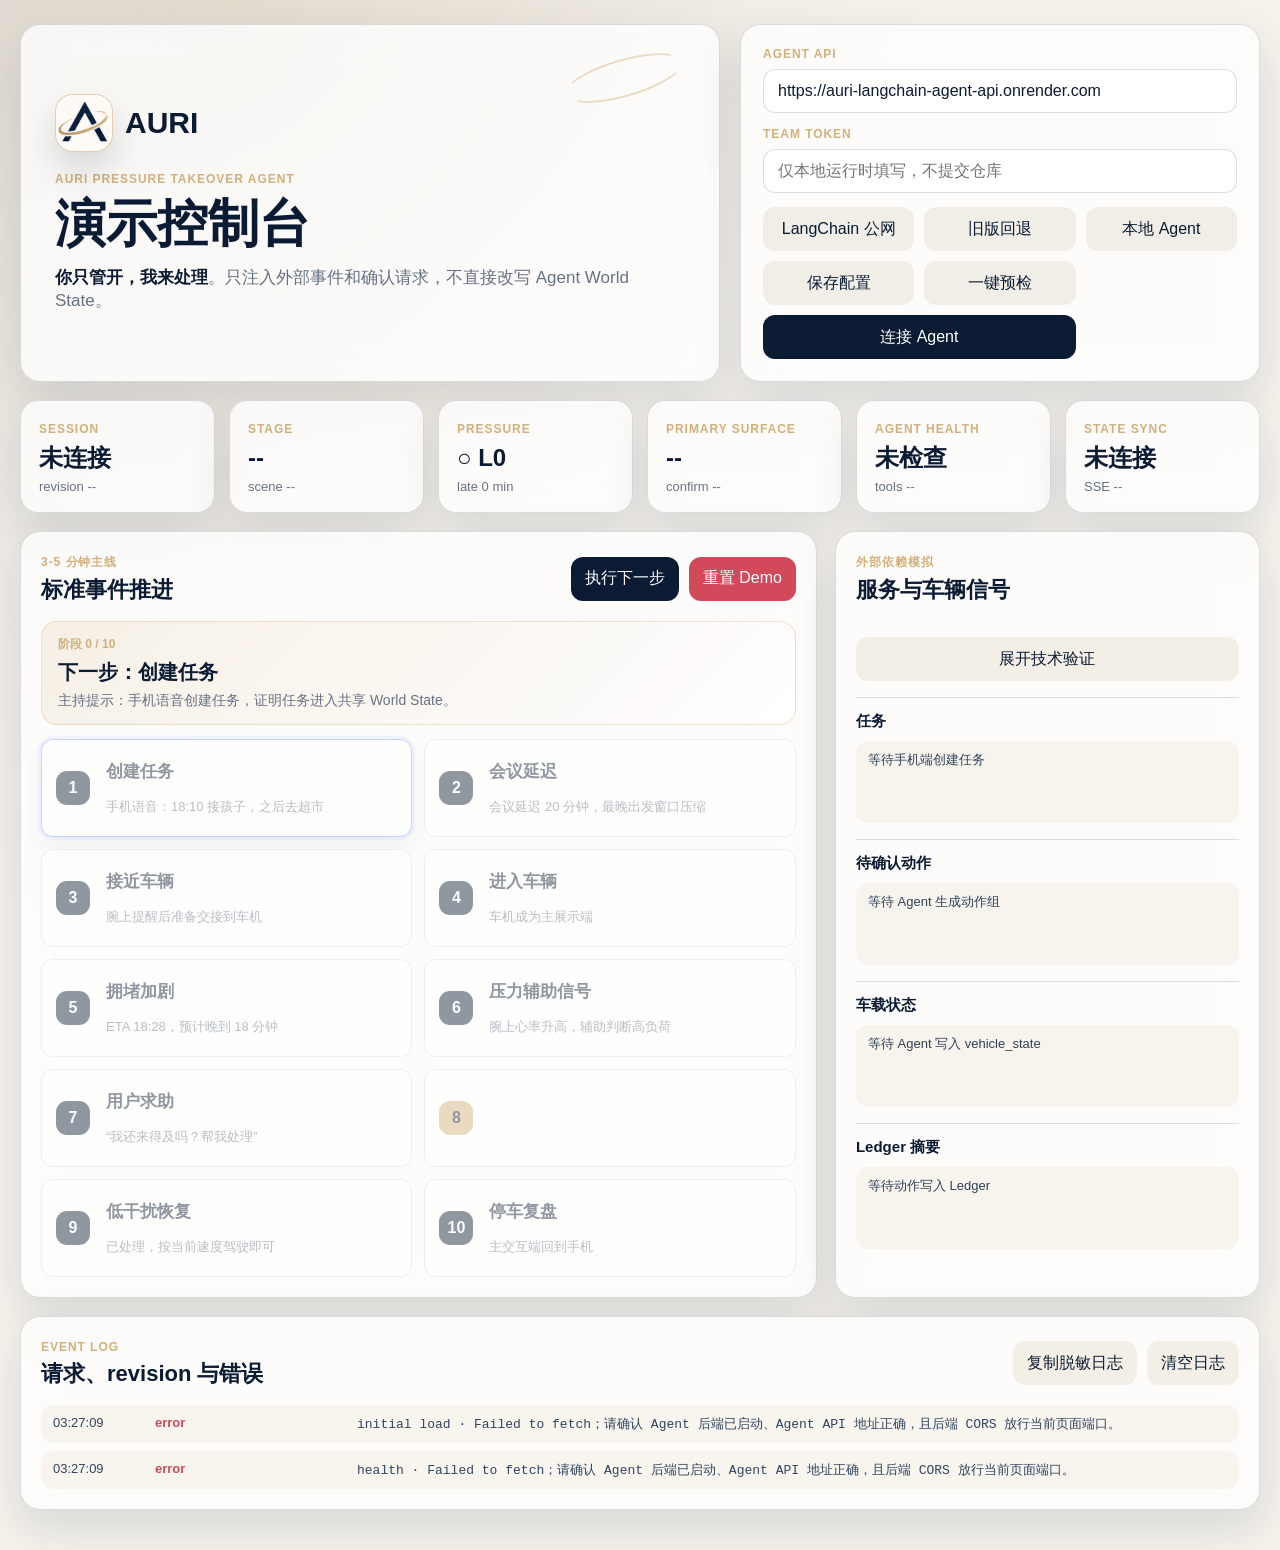
==== apps/demo-console/index.html @ a6d17a60 "feat: publish AURI HMI and demo console" ====
<!doctype html>
<html lang="zh-CN">
<head>
  <meta charset="utf-8" />
  <meta name="viewport" content="width=device-width, initial-scale=1" />
  <meta http-equiv="Cache-Control" content="no-cache, no-store, must-revalidate" />
  <meta http-equiv="Pragma" content="no-cache" />
  <meta http-equiv="Expires" content="0" />
  <title>AURI Demo 控制台</title>
  <link rel="stylesheet" href="./styles.css?v=auri-p0-console-20260728b" />
</head>
<body>
  <main class="console-shell">
    <header class="hero">
      <div>
        <div class="auri-logo hero-logo" aria-label="AURI">
          <span class="logo-icon"><img src="../../icon.png" alt="AURI" /></span>
          <span class="logo-word">AURI</span>
        </div>
        <span class="eyebrow">AURI Pressure Takeover Agent</span>
        <h1>演示控制台</h1>
        <p><strong>你只管开，我来处理</strong>。只注入外部事件和确认请求，不直接改写 Agent World State。</p>
      </div>
      <section class="connection-card" aria-label="连接配置">
        <label>
          <span>Agent API</span>
          <input id="apiBase" value="https://auri-langchain-agent-api.onrender.com" autocomplete="off" />
        </label>
        <label>
          <span>Team Token</span>
          <input id="token" type="password" placeholder="仅本地运行时填写，不提交仓库" autocomplete="off" />
        </label>
        <div class="connection-actions">
          <button id="usePublicAgent" type="button">LangChain 公网</button>
          <button id="useLegacyAgent" type="button">旧版回退</button>
          <button id="useLocalAgent" type="button">本地 Agent</button>
          <button id="saveConfig" type="button">保存配置</button>
          <button id="preflightBtn" type="button">一键预检</button>
          <button id="connectBtn" class="primary" type="button">连接 Agent</button>
        </div>
      </section>
    </header>

    <section class="status-grid" aria-label="World State 摘要">
      <article>
        <span>Session</span>
        <strong id="sessionId">未连接</strong>
        <em id="revision">revision --</em>
      </article>
      <article>
        <span>Stage</span>
        <strong id="stage">--</strong>
        <em id="scene">scene --</em>
      </article>
      <article>
        <span>Pressure</span>
        <strong id="pressure">L0</strong>
        <em id="late">late 0 min</em>
      </article>
      <article>
        <span>Primary Surface</span>
        <strong id="surface">--</strong>
        <em id="confirmOwner">confirm --</em>
      </article>
      <article>
        <span>Agent Health</span>
        <strong id="agentHealth">未检查</strong>
        <em id="agentTools">tools --</em>
      </article>
      <article>
        <span>State Sync</span>
        <strong id="syncMode">未连接</strong>
        <em id="syncDetail">SSE --</em>
      </article>
    </section>

    <section class="main-grid">
      <section class="panel script-panel" aria-label="三到五分钟演示脚本">
        <div class="panel-head">
          <div>
            <span>3-5 分钟主线</span>
            <h2>标准事件推进</h2>
          </div>
          <div class="head-actions">
            <button id="runCurrentStep" class="primary" type="button">执行下一步</button>
            <button id="resetBtn" class="ghost danger" type="button">重置 Demo</button>
          </div>
        </div>
        <section class="director-card" aria-label="导演模式">
          <span id="directorStage">阶段 0 / 10</span>
          <strong id="nextStepHint">先连接 Agent 并执行预检。</strong>
          <em id="hostCue">主持提示：确认三端连接同一个 session 后再开始。</em>
        </section>
        <div class="script-list">
          <button data-action="task" type="button"><b>1</b><span>创建任务</span><em>手机语音：18:10 接孩子，之后去超市</em></button>
          <button data-action="meeting" type="button"><b>2</b><span>会议延迟</span><em>会议延迟 20 分钟，最晚出发窗口压缩</em></button>
          <button data-action="approach" type="button"><b>3</b><span>接近车辆</span><em>腕上提醒后准备交接到车机</em></button>
          <button data-action="vehicle" type="button"><b>4</b><span>进入车辆</span><em>车机成为主展示端</em></button>
          <button data-action="traffic" type="button"><b>5</b><span>拥堵加剧</span><em>ETA 18:28，预计晚到 18 分钟</em></button>
          <button data-action="stress" type="button"><b>6</b><span>压力辅助信号</span><em>腕上心率升高，辅助判断高负荷</em></button>
          <button data-action="utterance" type="button"><b>7</b><span>用户求助</span><em>“我还来得及吗？帮我处理”</em></button>
          <button data-action="confirm" class="confirm-action" type="button"><b>8</b><span>确认发送</span><em>模拟车机大按钮确认，触发幂等执行</em></button>
          <button data-action="cooldown" type="button"><b>9</b><span>低干扰恢复</span><em>已处理，按当前速度驾驶即可</em></button>
          <button data-action="parked" type="button"><b>10</b><span>停车复盘</span><em>主交互端回到手机</em></button>
        </div>
      </section>

      <aside class="panel side-panel" aria-label="模拟配置">
        <div class="panel-head">
          <div>
            <span>外部依赖模拟</span>
            <h2>服务与车辆信号</h2>
          </div>
        </div>
        <div class="technical-box">
          <button id="toggleTech" class="ghost" type="button">展开技术验证</button>
          <div id="technicalActions" hidden>
            <div class="button-row">
              <button data-action="serviceSuccess" type="button">服务成功</button>
              <button data-action="serviceStock" type="button">缺货降级</button>
              <button data-action="serviceBudget" type="button">超预算降级</button>
            </div>
            <div class="button-row">
              <button data-action="hardBrake" type="button">急刹信号</button>
              <button data-action="voiceConfirm" type="button">语音确认</button>
              <button data-action="refresh" type="button">刷新状态</button>
            </div>
          </div>
        </div>

        <section class="mini-state">
          <h3>任务</h3>
          <ul id="tasks"></ul>
        </section>
        <section class="mini-state">
          <h3>待确认动作</h3>
          <ul id="actions"></ul>
        </section>
        <section class="mini-state">
          <h3>车载状态</h3>
          <ul id="vehicleState"></ul>
        </section>
        <section class="mini-state">
          <h3>Ledger 摘要</h3>
          <ul id="ledger"></ul>
        </section>
      </aside>
    </section>

    <section class="panel log-panel" aria-label="事件日志">
      <div class="panel-head">
        <div>
          <span>Event Log</span>
          <h2>请求、revision 与错误</h2>
        </div>
        <div class="head-actions">
          <button id="copyLog" class="ghost" type="button">复制脱敏日志</button>
          <button id="clearLog" class="ghost" type="button">清空日志</button>
        </div>
      </div>
      <div id="eventLog" class="event-log"></div>
    </section>
  </main>

  <script src="./app.js?v=auri-p0-console-20260728b"></script>
</body>
</html>
---- apps/demo-console/styles.css ----
:root {
  color-scheme: light;
  --auri-navy: #0B1B33;
  --auri-gold: #D4AF7A;
  --auri-ivory: #F5F2EC;
  --state-processing: #2F6BFF;
  --state-warning: #E6A700;
  --state-success: #2E9D6F;
  --state-critical: #D1495B;
  --bg: var(--auri-ivory);
  --panel: rgba(255, 255, 255, 0.78);
  --line: rgba(11, 27, 51, 0.14);
  --ink: var(--auri-navy);
  --muted: #667184;
  --blue: var(--state-processing);
  --deep: var(--auri-navy);
  --orange: var(--state-warning);
  --green: var(--state-success);
  --red: var(--state-critical);
  --shadow: 0 18px 45px rgba(11, 27, 51, 0.12);
}

* {
  box-sizing: border-box;
}

body {
  margin: 0;
  min-height: 100vh;
  color: var(--ink);
  font-family: Inter, "PingFang SC", "Microsoft YaHei", Arial, sans-serif;
  background:
    radial-gradient(circle at 18% 0, rgba(212, 175, 122, 0.18), transparent 32%),
    linear-gradient(135deg, rgba(11, 27, 51, 0.08), transparent 34%),
    var(--bg);
}

button,
input {
  font: inherit;
}

button {
  border: 0;
  cursor: pointer;
}

.console-shell {
  width: min(1480px, calc(100vw - 40px));
  margin: 0 auto;
  padding: 24px 0 40px;
}

.hero {
  display: grid;
  grid-template-columns: 1fr minmax(360px, 520px);
  gap: 20px;
  align-items: stretch;
}

.hero > div,
.connection-card,
.panel,
.status-grid article {
  background: var(--panel);
  border: 1px solid var(--line);
  box-shadow: var(--shadow);
  backdrop-filter: blur(18px);
}

.hero > div {
  min-height: 190px;
  padding: 30px 34px;
  border-radius: 20px;
  display: flex;
  flex-direction: column;
  justify-content: center;
  position: relative;
  overflow: hidden;
}

.hero > div:after {
  content: "";
  position: absolute;
  right: 34px;
  top: 34px;
  width: 118px;
  height: 34px;
  border: 2px solid var(--auri-gold);
  border-left-color: transparent;
  border-right-color: transparent;
  border-radius: 50%;
  transform: rotate(-16deg);
  opacity: .42;
}

.auri-logo {
  display: inline-flex;
  align-items: center;
  gap: 12px;
}

.logo-icon {
  position: relative;
  display: grid;
  place-items: center;
  width: 58px;
  height: 58px;
  overflow: hidden;
  border: 1px solid rgba(212, 175, 122, 0.52);
  border-radius: 18px;
  background: var(--auri-ivory);
  box-shadow: 0 18px 36px rgba(11, 27, 51, 0.16), inset 0 0 0 1px rgba(255, 255, 255, 0.08);
}

.logo-icon img {
  width: 100%;
  height: 100%;
  display: block;
  object-fit: contain;
}

.logo-word {
  color: var(--auri-navy);
  font-size: 30px;
  line-height: 1;
  font-weight: 800;
  letter-spacing: 0;
}

.hero-logo {
  margin-bottom: 20px;
}

.eyebrow,
.panel-head span,
.status-grid span,
label span {
  color: var(--auri-gold);
  font-size: 12px;
  font-weight: 800;
  letter-spacing: 0.08em;
  text-transform: uppercase;
}

h1,
h2,
h3,
p {
  margin: 0;
}

h1 {
  margin-top: 12px;
  font-size: clamp(34px, 4vw, 58px);
  line-height: 1;
}

.hero p {
  margin-top: 16px;
  color: var(--muted);
  font-size: 17px;
}

.hero p strong {
  color: var(--auri-navy);
}

.connection-card {
  border-radius: 20px;
  padding: 22px;
  display: grid;
  gap: 14px;
}

label {
  display: grid;
  gap: 8px;
}

input {
  width: 100%;
  border: 1px solid var(--line);
  border-radius: 12px;
  padding: 12px 14px;
  color: var(--ink);
  background: #fff;
  outline: none;
}

input:focus {
  border-color: rgba(212, 175, 122, 0.8);
  box-shadow: 0 0 0 4px rgba(212, 175, 122, 0.16);
}

.connection-actions,
.button-row {
  display: grid;
  grid-template-columns: repeat(2, minmax(0, 1fr));
  gap: 10px;
}

.connection-actions {
  grid-template-columns: repeat(3, minmax(0, 1fr));
}

.connection-actions .primary {
  grid-column: span 2;
}

.button-row {
  grid-template-columns: repeat(3, minmax(0, 1fr));
}

button {
  min-height: 44px;
  border-radius: 12px;
  padding: 10px 14px;
  color: var(--auri-navy);
  background: #f1eee7;
  transition: transform 0.18s ease, box-shadow 0.18s ease, background 0.18s ease;
}

button:hover {
  transform: translateY(-1px);
  box-shadow: 0 10px 24px rgba(22, 55, 94, 0.13);
}

button:disabled {
  cursor: not-allowed;
  opacity: 0.45;
  transform: none;
  box-shadow: none;
}

.primary,
.confirm-action {
  color: #fff;
  background: var(--auri-navy);
}

.ghost {
  background: #f3efe7;
}

.danger {
  color: #fff;
  background: var(--state-critical);
}

.status-grid {
  display: grid;
  grid-template-columns: repeat(6, minmax(0, 1fr));
  gap: 14px;
  margin-top: 18px;
}

.status-grid article {
  border-radius: 18px;
  padding: 18px;
}

.status-grid strong {
  display: block;
  margin-top: 8px;
  overflow: hidden;
  font-size: 24px;
  line-height: 1.1;
  text-overflow: ellipsis;
  white-space: nowrap;
}

.status-grid em {
  display: block;
  margin-top: 8px;
  color: var(--muted);
  font-size: 13px;
  font-style: normal;
}

.main-grid {
  display: grid;
  grid-template-columns: minmax(0, 1.5fr) minmax(360px, 0.8fr);
  gap: 18px;
  margin-top: 18px;
}

.panel {
  border-radius: 20px;
  padding: 20px;
}

.panel-head {
  display: flex;
  align-items: center;
  justify-content: space-between;
  gap: 14px;
  margin-bottom: 16px;
}
.head-actions {
  display: inline-flex;
  align-items: center;
  gap: 10px;
  flex-wrap: wrap;
  justify-content: flex-end;
}

.panel-head h2 {
  margin-top: 4px;
  font-size: 22px;
}

.director-card {
  display: grid;
  gap: 6px;
  margin-bottom: 14px;
  padding: 14px 16px;
  border: 1px solid rgba(212, 175, 122, 0.36);
  border-radius: 16px;
  background: linear-gradient(135deg, rgba(212, 175, 122, 0.16), rgba(255, 255, 255, 0.72));
}

.director-card span {
  color: var(--auri-gold);
  font-size: 12px;
  font-weight: 900;
}

.director-card strong {
  color: var(--auri-navy);
  font-size: 20px;
}

.director-card em {
  color: var(--muted);
  font-size: 14px;
  font-style: normal;
}

.script-list {
  display: grid;
  grid-template-columns: repeat(2, minmax(0, 1fr));
  gap: 12px;
}

.script-list button {
  min-height: 98px;
  padding: 14px;
  display: grid;
  grid-template-columns: 38px 1fr;
  grid-template-rows: auto auto;
  align-items: center;
  gap: 4px 12px;
  text-align: left;
  background: #fff;
  border: 1px solid var(--line);
}

.script-list button.current {
  border-color: rgba(47, 107, 255, 0.6);
  box-shadow: 0 0 0 3px rgba(47, 107, 255, 0.12), 0 10px 24px rgba(22, 55, 94, 0.13);
}

.script-list button.done {
  background: #f1fbf6;
  border-color: rgba(46, 157, 111, 0.32);
}

.script-list button.done b {
  background: var(--state-success);
}

.script-list b {
  width: 34px;
  height: 34px;
  display: grid;
  place-items: center;
  grid-row: span 2;
  border-radius: 11px;
  color: #fff;
  background: var(--auri-navy);
}

.script-list span {
  font-size: 17px;
  font-weight: 800;
}

.script-list em {
  color: var(--muted);
  font-size: 13px;
  font-style: normal;
  line-height: 1.45;
}

.confirm-action b {
  background: var(--auri-gold);
  color: var(--auri-navy);
}

.confirm-action span,
.confirm-action em {
  color: #fff;
}

.side-panel {
  display: flex;
  flex-direction: column;
  gap: 16px;
}

.technical-box {
  display: grid;
  gap: 10px;
}

.technical-box > button {
  width: 100%;
}

#technicalActions {
  display: grid;
  gap: 10px;
}

#technicalActions[hidden] {
  display: none;
}

.mini-state {
  border-top: 1px solid var(--line);
  padding-top: 14px;
}

.mini-state h3 {
  font-size: 15px;
}

.mini-state ul {
  min-height: 82px;
  margin: 10px 0 0;
  padding: 0;
  list-style: none;
  display: grid;
  gap: 8px;
}

.mini-state li {
  padding: 10px 12px;
  border-radius: 12px;
  color: #304158;
  background: #f7f4ee;
  font-size: 13px;
  line-height: 1.45;
}

.mini-state li strong {
  color: var(--auri-navy);
}

.log-panel {
  margin-top: 18px;
}

.event-log {
  max-height: 260px;
  overflow: auto;
  display: grid;
  gap: 8px;
}

.log-row {
  display: grid;
  grid-template-columns: 90px 190px 1fr;
  gap: 12px;
  align-items: start;
  padding: 10px 12px;
  border-radius: 12px;
  background: #f8f5ef;
  color: #31445e;
  font-size: 13px;
}

.log-row code {
  white-space: normal;
  word-break: break-word;
}

.log-row strong {
  color: var(--deep);
}

.log-row.error strong {
  color: var(--red);
}

@media (max-width: 980px) {
  .hero,
  .main-grid,
  .status-grid,
  .script-list {
    grid-template-columns: 1fr;
  }

  .console-shell {
    width: min(100vw - 24px, 760px);
  }
}
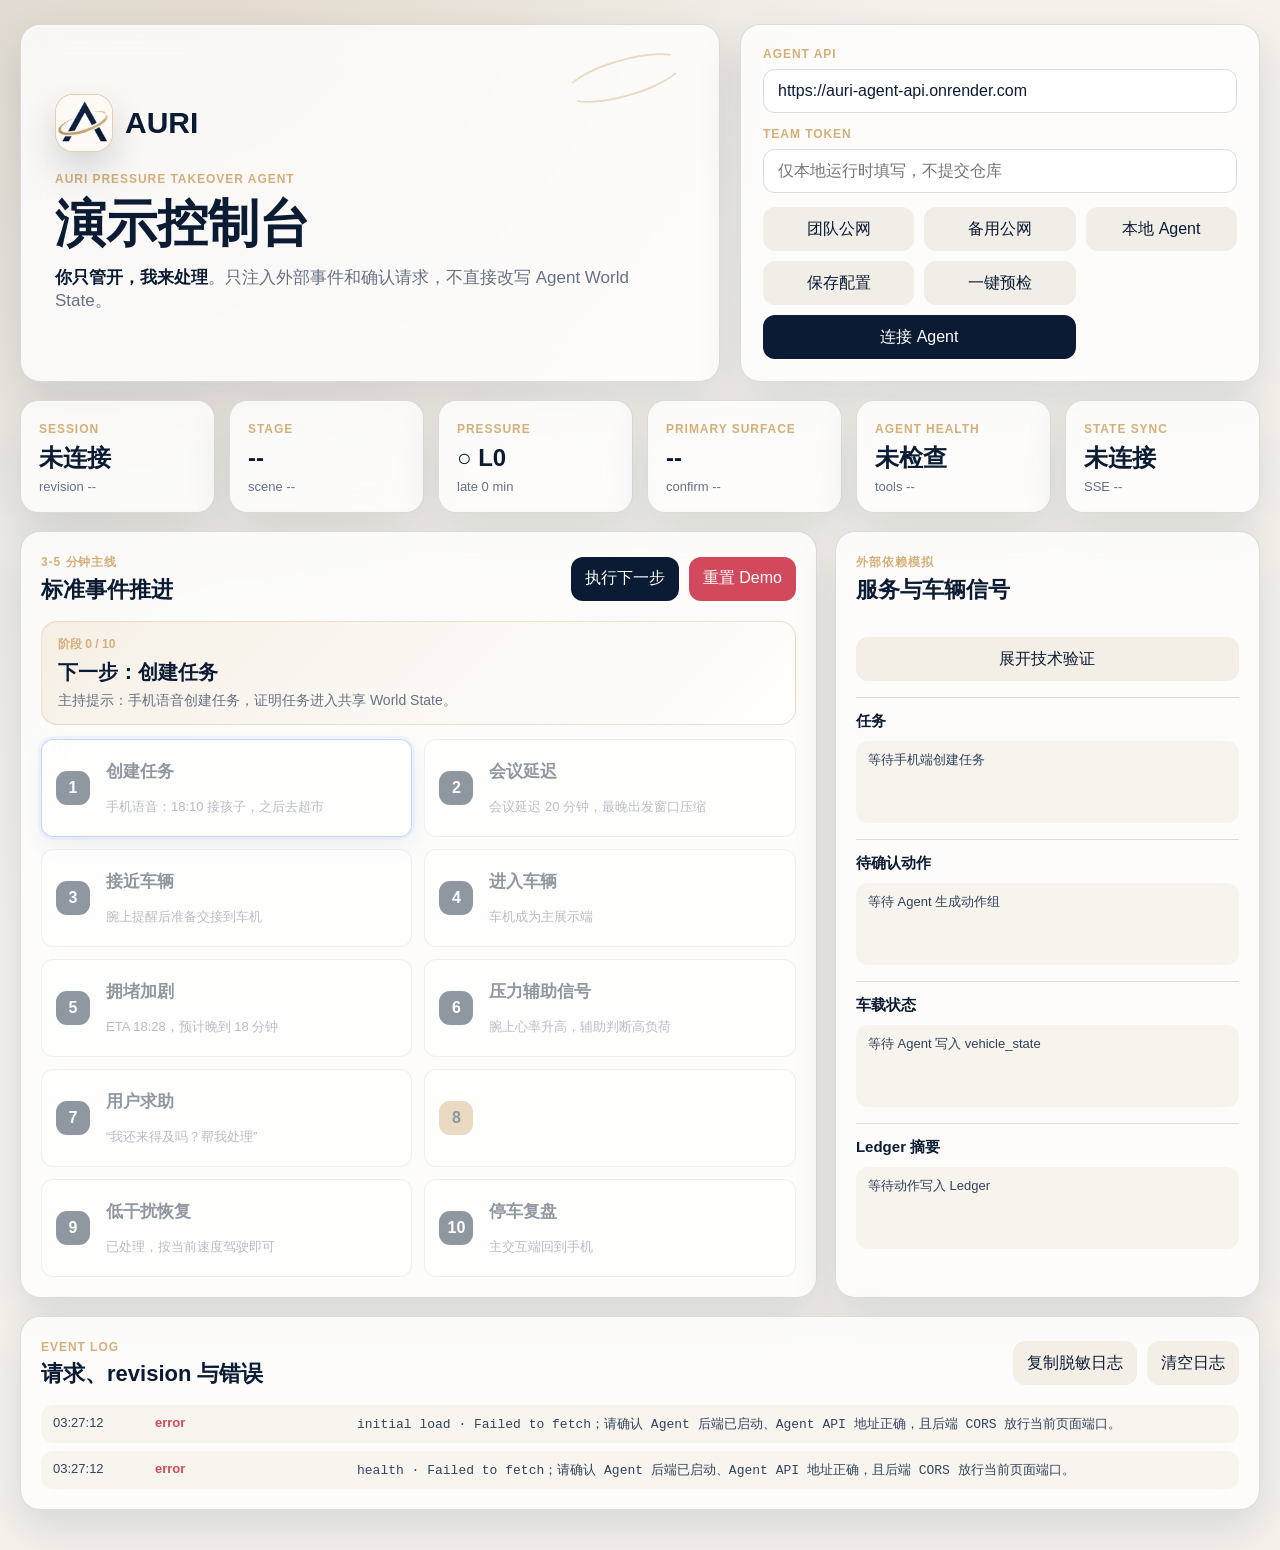
==== commit 8a77b8dc: "feat(hmi): publish dynamic world state views" ====
--- a/apps/demo-console/index.html
+++ b/apps/demo-console/index.html
@@ -24,15 +24,15 @@
       <section class="connection-card" aria-label="连接配置">
         <label>
           <span>Agent API</span>
-          <input id="apiBase" value="https://auri-langchain-agent-api.onrender.com" autocomplete="off" />
+          <input id="apiBase" value="https://auri-agent-api.onrender.com" autocomplete="off" />
         </label>
         <label>
           <span>Team Token</span>
           <input id="token" type="password" placeholder="仅本地运行时填写，不提交仓库" autocomplete="off" />
         </label>
         <div class="connection-actions">
-          <button id="usePublicAgent" type="button">LangChain 公网</button>
-          <button id="useLegacyAgent" type="button">旧版回退</button>
+          <button id="usePublicAgent" type="button">团队公网</button>
+          <button id="useLegacyAgent" type="button">备用公网</button>
           <button id="useLocalAgent" type="button">本地 Agent</button>
           <button id="saveConfig" type="button">保存配置</button>
           <button id="preflightBtn" type="button">一键预检</button>
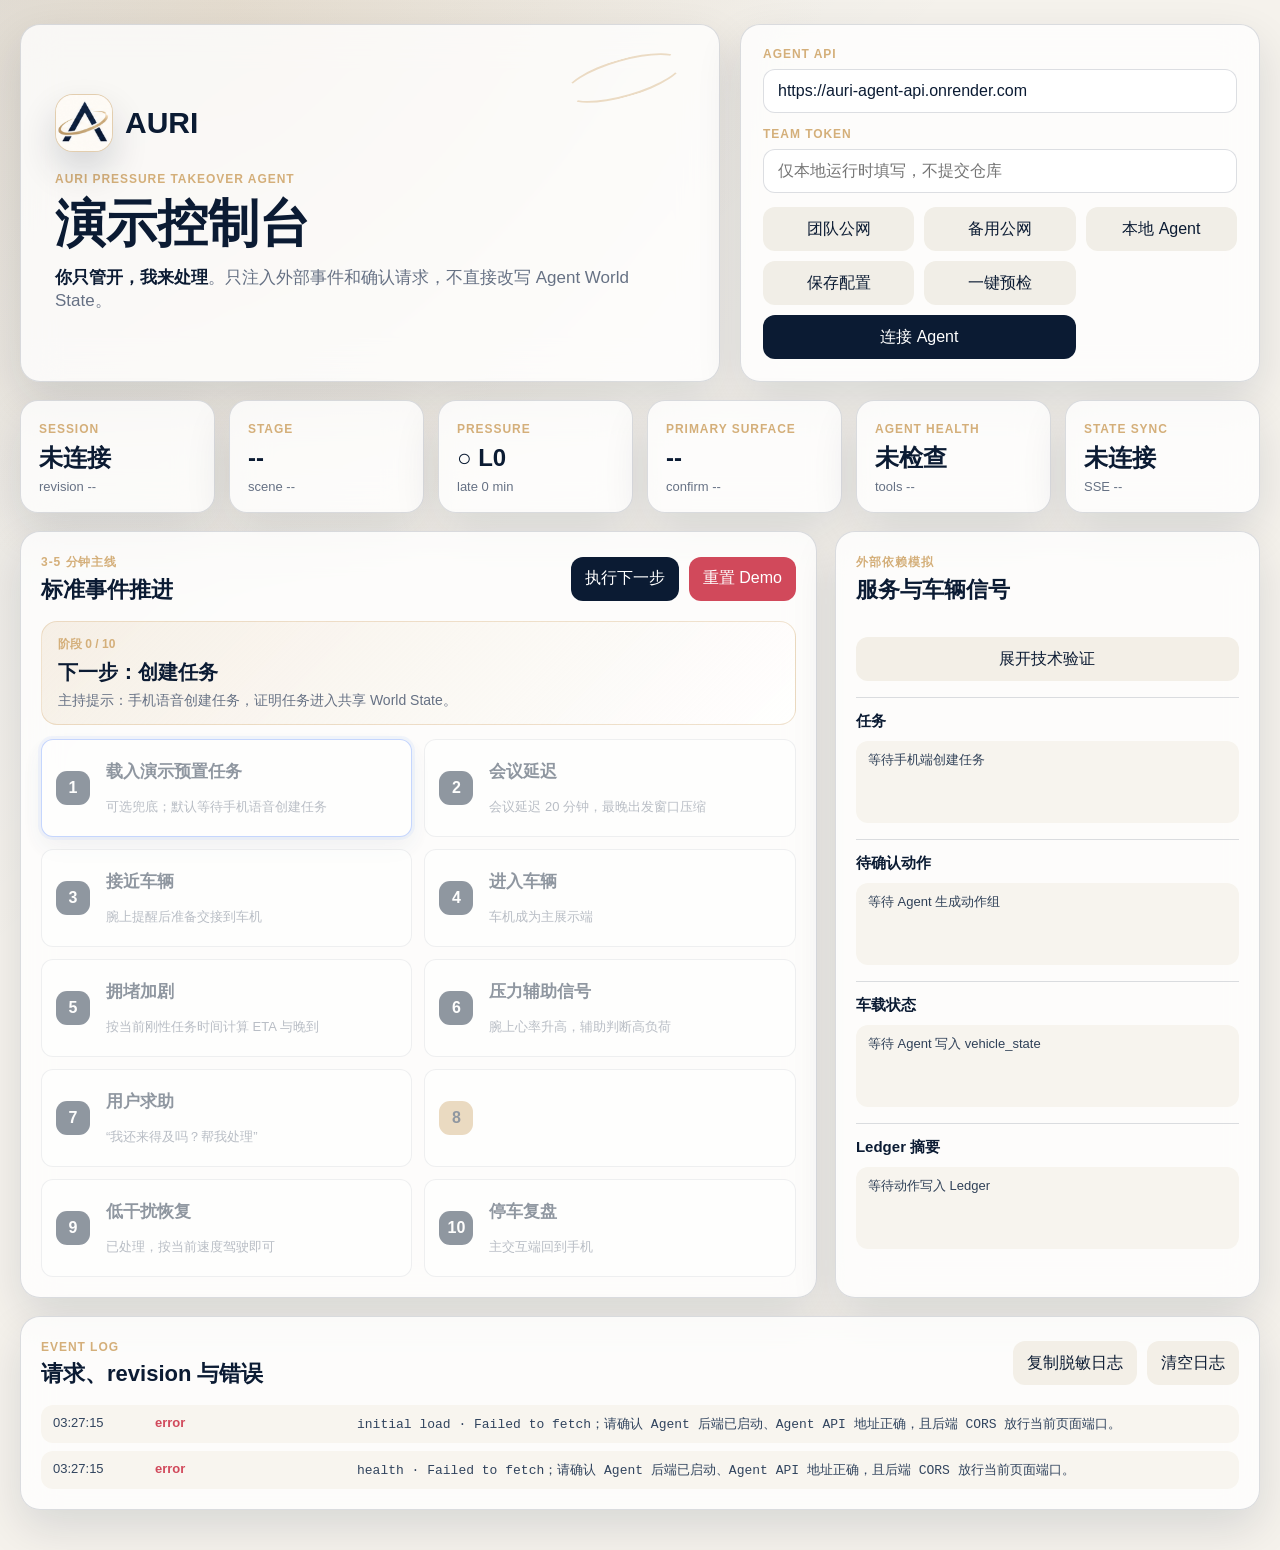
==== commit 2b97581b: "fix(hmi): derive demo ETA from agent tasks" ====
--- a/apps/demo-console/index.html
+++ b/apps/demo-console/index.html
@@ -92,11 +92,11 @@
           <em id="hostCue">主持提示：确认三端连接同一个 session 后再开始。</em>
         </section>
         <div class="script-list">
-          <button data-action="task" type="button"><b>1</b><span>创建任务</span><em>手机语音：18:10 接孩子，之后去超市</em></button>
+          <button data-action="task" type="button"><b>1</b><span>载入演示预置任务</span><em>可选兜底；默认等待手机语音创建任务</em></button>
           <button data-action="meeting" type="button"><b>2</b><span>会议延迟</span><em>会议延迟 20 分钟，最晚出发窗口压缩</em></button>
           <button data-action="approach" type="button"><b>3</b><span>接近车辆</span><em>腕上提醒后准备交接到车机</em></button>
           <button data-action="vehicle" type="button"><b>4</b><span>进入车辆</span><em>车机成为主展示端</em></button>
-          <button data-action="traffic" type="button"><b>5</b><span>拥堵加剧</span><em>ETA 18:28，预计晚到 18 分钟</em></button>
+          <button data-action="traffic" type="button"><b>5</b><span>拥堵加剧</span><em>按当前刚性任务时间计算 ETA 与晚到</em></button>
           <button data-action="stress" type="button"><b>6</b><span>压力辅助信号</span><em>腕上心率升高，辅助判断高负荷</em></button>
           <button data-action="utterance" type="button"><b>7</b><span>用户求助</span><em>“我还来得及吗？帮我处理”</em></button>
           <button data-action="confirm" class="confirm-action" type="button"><b>8</b><span>确认发送</span><em>模拟车机大按钮确认，触发幂等执行</em></button>
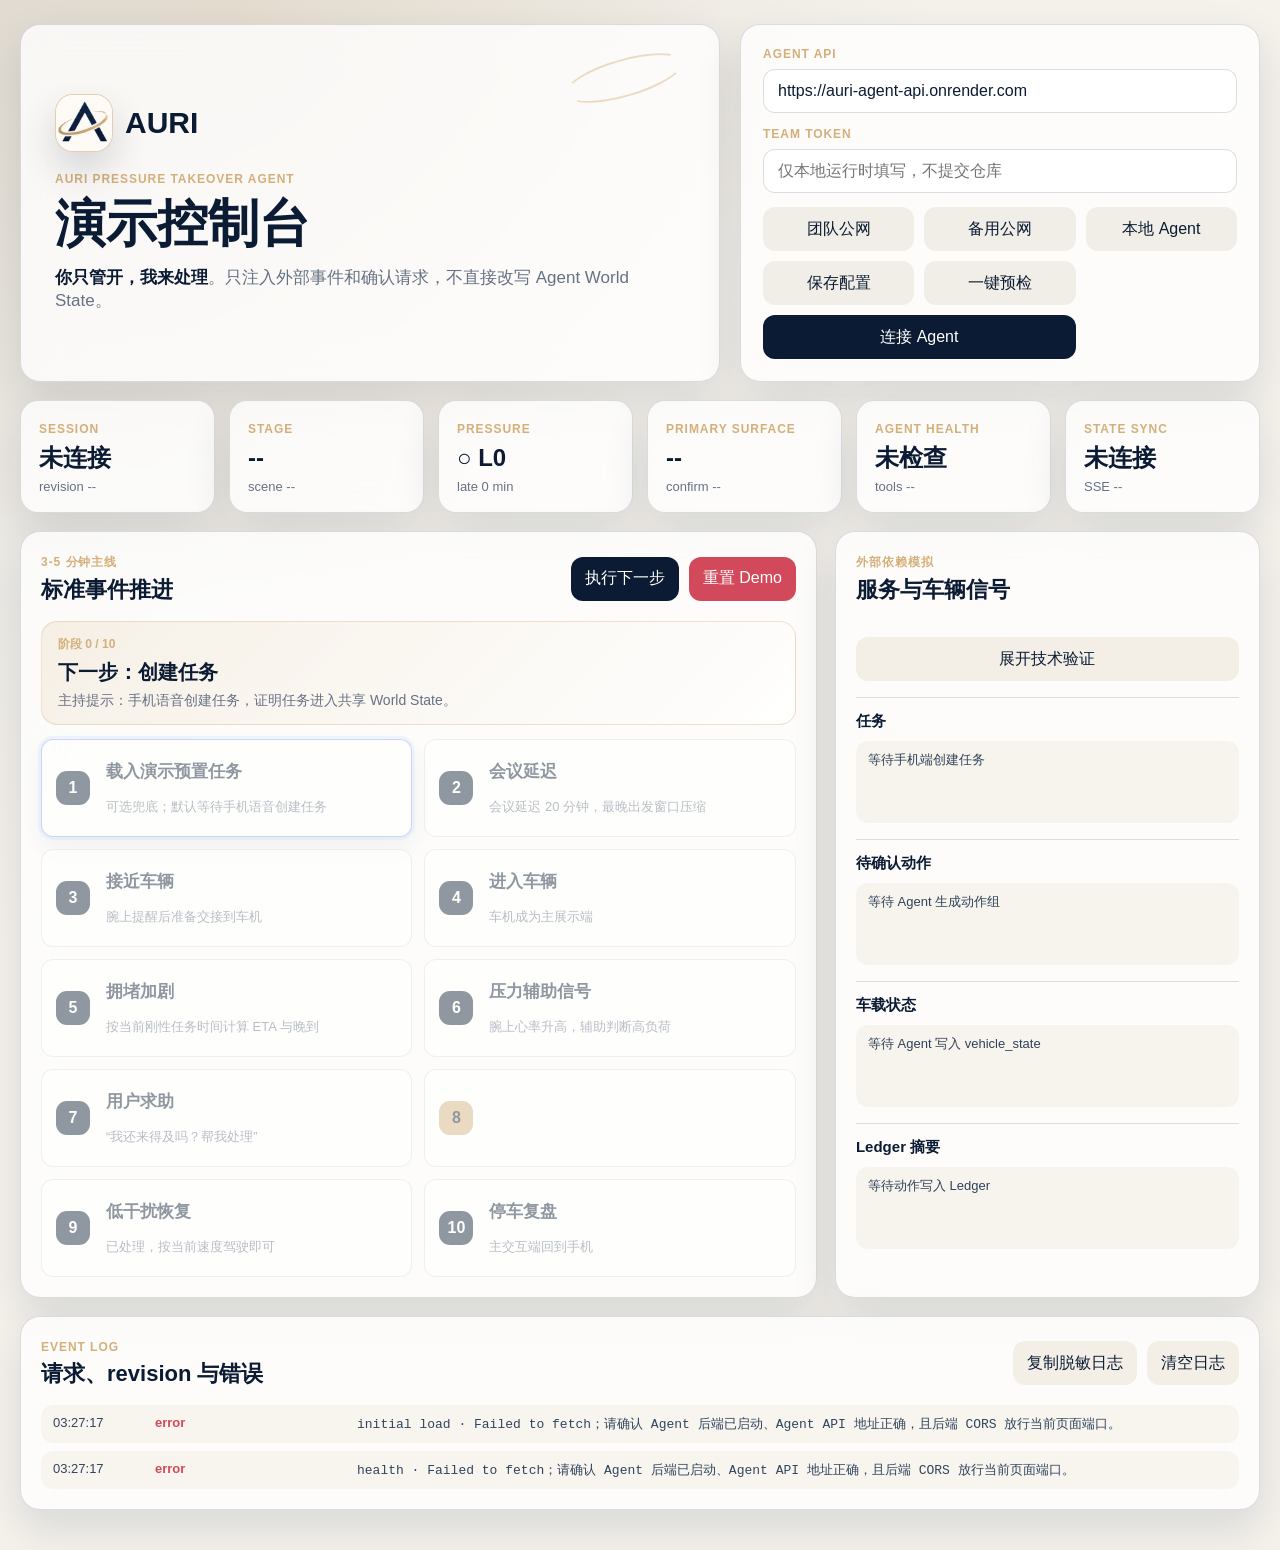
==== commit 88c51f51: "fix(web): refresh cached HMI scripts" ====
--- a/apps/demo-console/index.html
+++ b/apps/demo-console/index.html
@@ -162,6 +162,6 @@
     </section>
   </main>
 
-  <script src="./app.js?v=auri-p0-console-20260728b"></script>
+  <script src="./app.js?v=auri-p0-console-20260729b"></script>
 </body>
 </html>
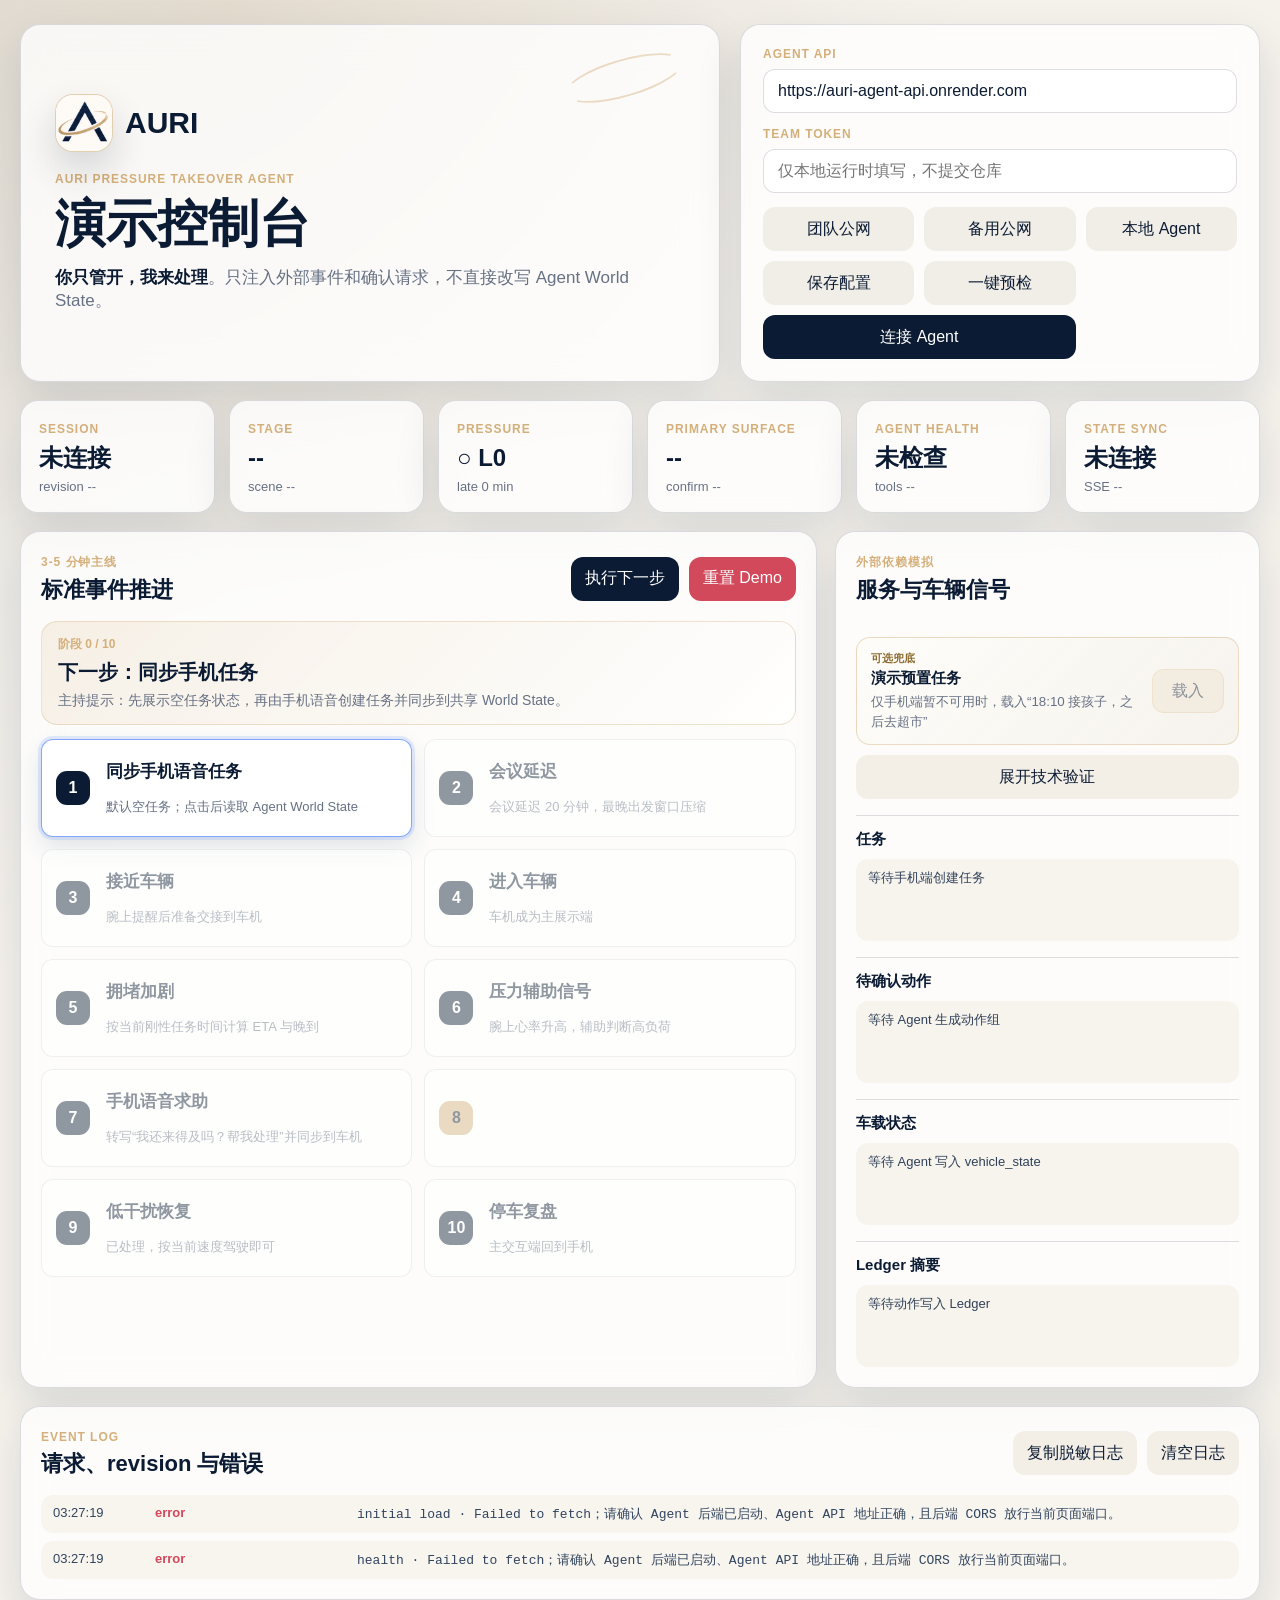
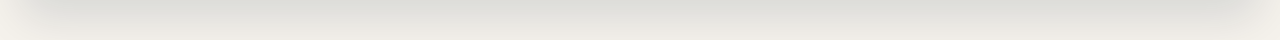
==== commit 2155613c: "feat(web): display mobile voice World State" ====
--- a/apps/demo-console/index.html
+++ b/apps/demo-console/index.html
@@ -7,7 +7,7 @@
   <meta http-equiv="Pragma" content="no-cache" />
   <meta http-equiv="Expires" content="0" />
   <title>AURI Demo 控制台</title>
-  <link rel="stylesheet" href="./styles.css?v=auri-p0-console-20260728b" />
+  <link rel="stylesheet" href="./styles.css?v=auri-p0-console-20260729c" />
 </head>
 <body>
   <main class="console-shell">
@@ -92,13 +92,13 @@
           <em id="hostCue">主持提示：确认三端连接同一个 session 后再开始。</em>
         </section>
         <div class="script-list">
-          <button data-action="task" type="button"><b>1</b><span>载入演示预置任务</span><em>可选兜底；默认等待手机语音创建任务</em></button>
+          <button data-action="waitTask" type="button"><b>1</b><span>同步手机语音任务</span><em>默认空任务；点击后读取 Agent World State</em></button>
           <button data-action="meeting" type="button"><b>2</b><span>会议延迟</span><em>会议延迟 20 分钟，最晚出发窗口压缩</em></button>
           <button data-action="approach" type="button"><b>3</b><span>接近车辆</span><em>腕上提醒后准备交接到车机</em></button>
           <button data-action="vehicle" type="button"><b>4</b><span>进入车辆</span><em>车机成为主展示端</em></button>
           <button data-action="traffic" type="button"><b>5</b><span>拥堵加剧</span><em>按当前刚性任务时间计算 ETA 与晚到</em></button>
           <button data-action="stress" type="button"><b>6</b><span>压力辅助信号</span><em>腕上心率升高，辅助判断高负荷</em></button>
-          <button data-action="utterance" type="button"><b>7</b><span>用户求助</span><em>“我还来得及吗？帮我处理”</em></button>
+          <button data-action="utterance" type="button"><b>7</b><span>手机语音求助</span><em>转写“我还来得及吗？帮我处理”并同步到车机</em></button>
           <button data-action="confirm" class="confirm-action" type="button"><b>8</b><span>确认发送</span><em>模拟车机大按钮确认，触发幂等执行</em></button>
           <button data-action="cooldown" type="button"><b>9</b><span>低干扰恢复</span><em>已处理，按当前速度驾驶即可</em></button>
           <button data-action="parked" type="button"><b>10</b><span>停车复盘</span><em>主交互端回到手机</em></button>
@@ -113,6 +113,14 @@
           </div>
         </div>
         <div class="technical-box">
+          <div class="optional-preset">
+            <span class="optional-preset-copy">
+              <em>可选兜底</em>
+              <strong>演示预置任务</strong>
+              <small>仅手机端暂不可用时，载入“18:10 接孩子，之后去超市”</small>
+            </span>
+            <button data-action="presetTask" type="button">载入</button>
+          </div>
           <button id="toggleTech" class="ghost" type="button">展开技术验证</button>
           <div id="technicalActions" hidden>
             <div class="button-row">
@@ -162,6 +170,6 @@
     </section>
   </main>
 
-  <script src="./app.js?v=auri-p0-console-20260729b"></script>
+  <script src="./app.js?v=auri-p0-console-20260729c"></script>
 </body>
 </html>
--- a/apps/demo-console/styles.css
+++ b/apps/demo-console/styles.css
@@ -418,6 +418,50 @@
   width: 100%;
 }
 
+.optional-preset {
+  display: grid;
+  grid-template-columns: minmax(0, 1fr) auto;
+  gap: 12px;
+  align-items: center;
+  padding: 13px 14px;
+  border: 1px solid rgba(212, 175, 122, 0.42);
+  border-radius: 14px;
+  background: linear-gradient(135deg, rgba(255, 253, 249, 0.98), rgba(245, 242, 236, 0.94));
+}
+
+.optional-preset-copy,
+.optional-preset-copy em,
+.optional-preset-copy strong,
+.optional-preset-copy small {
+  display: block;
+}
+
+.optional-preset-copy em {
+  color: #8b6a2f;
+  font-size: 11px;
+  font-style: normal;
+  font-weight: 800;
+}
+
+.optional-preset-copy strong {
+  margin-top: 3px;
+  color: var(--auri-navy);
+  font-size: 15px;
+}
+
+.optional-preset-copy small {
+  margin-top: 4px;
+  color: var(--muted);
+  line-height: 1.45;
+}
+
+.optional-preset > button {
+  min-width: 72px;
+  color: var(--auri-navy);
+  background: rgba(212, 175, 122, 0.28);
+  border: 1px solid rgba(212, 175, 122, 0.48);
+}
+
 #technicalActions {
   display: grid;
   gap: 10px;
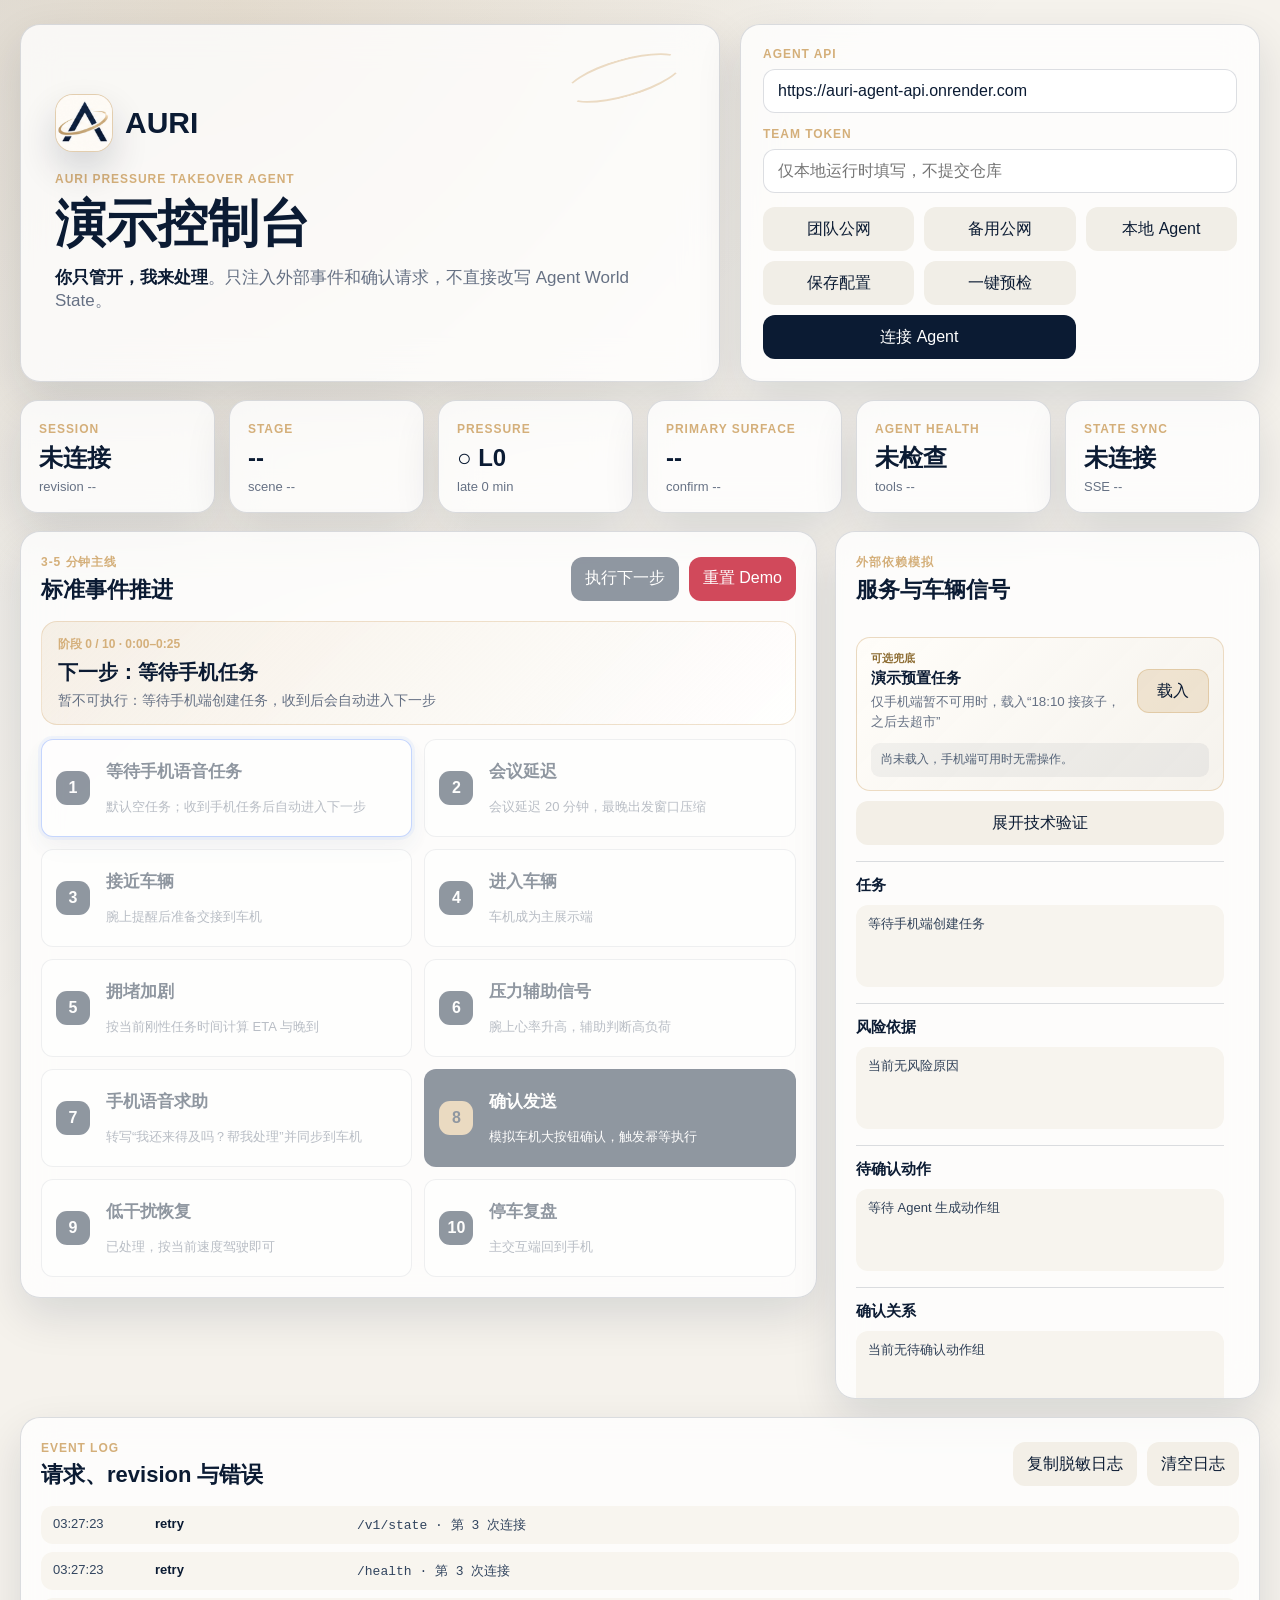
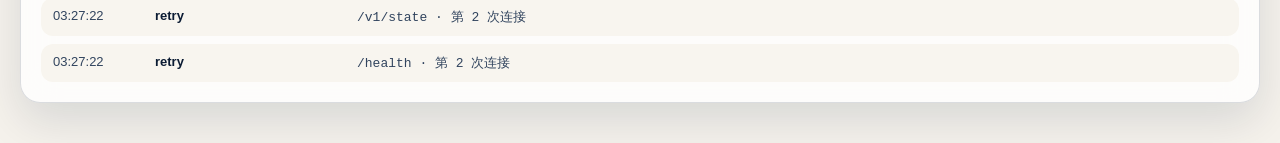
==== commit a40d2ed4: "feat(web): publish current AURI HMI and console" ====
--- a/apps/demo-console/index.html
+++ b/apps/demo-console/index.html
@@ -7,7 +7,7 @@
   <meta http-equiv="Pragma" content="no-cache" />
   <meta http-equiv="Expires" content="0" />
   <title>AURI Demo 控制台</title>
-  <link rel="stylesheet" href="./styles.css?v=auri-p0-console-20260729c" />
+  <link rel="stylesheet" href="./styles.css?v=auri-p0-console-20260803d" />
 </head>
 <body>
   <main class="console-shell">
@@ -92,7 +92,7 @@
           <em id="hostCue">主持提示：确认三端连接同一个 session 后再开始。</em>
         </section>
         <div class="script-list">
-          <button data-action="waitTask" type="button"><b>1</b><span>同步手机语音任务</span><em>默认空任务；点击后读取 Agent World State</em></button>
+          <button data-action="waitTask" type="button"><b>1</b><span>等待手机语音任务</span><em>默认空任务；收到手机任务后自动进入下一步</em></button>
           <button data-action="meeting" type="button"><b>2</b><span>会议延迟</span><em>会议延迟 20 分钟，最晚出发窗口压缩</em></button>
           <button data-action="approach" type="button"><b>3</b><span>接近车辆</span><em>腕上提醒后准备交接到车机</em></button>
           <button data-action="vehicle" type="button"><b>4</b><span>进入车辆</span><em>车机成为主展示端</em></button>
@@ -120,6 +120,7 @@
               <small>仅手机端暂不可用时，载入“18:10 接孩子，之后去超市”</small>
             </span>
             <button data-action="presetTask" type="button">载入</button>
+            <p id="presetStatus" class="preset-status" role="status" aria-live="polite">尚未载入，手机端可用时无需操作。</p>
           </div>
           <button id="toggleTech" class="ghost" type="button">展开技术验证</button>
           <div id="technicalActions" hidden>
@@ -141,8 +142,20 @@
           <ul id="tasks"></ul>
         </section>
         <section class="mini-state">
+          <h3>风险依据</h3>
+          <ul id="riskReasons"></ul>
+        </section>
+        <section class="mini-state">
           <h3>待确认动作</h3>
           <ul id="actions"></ul>
+        </section>
+        <section class="mini-state">
+          <h3>确认关系</h3>
+          <ul id="confirmationDetails"></ul>
+        </section>
+        <section class="mini-state">
+          <h3>服务方案</h3>
+          <ul id="serviceOrders"></ul>
         </section>
         <section class="mini-state">
           <h3>车载状态</h3>
@@ -170,6 +183,6 @@
     </section>
   </main>
 
-  <script src="./app.js?v=auri-p0-console-20260729c"></script>
+  <script src="./app.js?v=auri-p0-console-20260805b"></script>
 </body>
 </html>
--- a/apps/demo-console/styles.css
+++ b/apps/demo-console/styles.css
@@ -281,6 +281,7 @@
 .main-grid {
   display: grid;
   grid-template-columns: minmax(0, 1.5fr) minmax(360px, 0.8fr);
+  align-items: start;
   gap: 18px;
   margin-top: 18px;
 }
@@ -340,10 +341,13 @@
 .script-list {
   display: grid;
   grid-template-columns: repeat(2, minmax(0, 1fr));
+  grid-auto-rows: 98px;
+  align-content: start;
   gap: 12px;
 }
 
 .script-list button {
+  height: 98px;
   min-height: 98px;
   padding: 14px;
   display: grid;
@@ -398,15 +402,36 @@
   color: var(--auri-navy);
 }
 
+.script-list button.confirm-action {
+  color: #fff;
+  background: var(--auri-navy);
+}
+
 .confirm-action span,
 .confirm-action em {
   color: #fff;
 }
 
+.script-list button.confirm-action.done {
+  background: #f1fbf6;
+}
+
+.script-list button.confirm-action.done span {
+  color: var(--auri-navy);
+}
+
+.script-list button.confirm-action.done em {
+  color: var(--muted);
+}
+
 .side-panel {
   display: flex;
   flex-direction: column;
+  height: 868px;
+  overflow-y: auto;
+  overscroll-behavior: contain;
   gap: 16px;
+  scrollbar-gutter: stable;
 }
 
 .technical-box {
@@ -462,6 +487,34 @@
   border: 1px solid rgba(212, 175, 122, 0.48);
 }
 
+.preset-status {
+  grid-column: 1 / -1;
+  min-height: 34px;
+  margin: 0;
+  padding: 8px 10px;
+  border-radius: 9px;
+  color: #526176;
+  background: rgba(11, 27, 51, 0.05);
+  font-size: 12px;
+  line-height: 1.45;
+  overflow-wrap: anywhere;
+}
+
+.preset-status[data-tone="loading"] {
+  color: #1e55cc;
+  background: rgba(47, 107, 255, 0.1);
+}
+
+.preset-status[data-tone="success"] {
+  color: #1f7655;
+  background: rgba(46, 157, 111, 0.11);
+}
+
+.preset-status[data-tone="error"] {
+  color: #a12d3e;
+  background: rgba(209, 73, 91, 0.11);
+}
+
 #technicalActions {
   display: grid;
   gap: 10px;
@@ -496,6 +549,7 @@
   background: #f7f4ee;
   font-size: 13px;
   line-height: 1.45;
+  overflow-wrap: anywhere;
 }
 
 .mini-state li strong {
@@ -538,14 +592,39 @@
   color: var(--red);
 }
 
-@media (max-width: 980px) {
+@media (max-width: 1180px) {
+  .main-grid,
+  .status-grid {
+    grid-template-columns: repeat(3, minmax(0, 1fr));
+  }
+
+  .main-grid {
+    grid-template-columns: 1fr;
+  }
+
+  .side-panel {
+    width: 100%;
+    height: auto;
+    max-height: none;
+    overflow: visible;
+  }
+}
+
+@media (max-width: 760px) {
   .hero,
-  .main-grid,
   .status-grid,
   .script-list {
     grid-template-columns: 1fr;
   }
 
+  .script-list {
+    grid-auto-rows: minmax(98px, auto);
+  }
+
+  .script-list button {
+    height: auto;
+  }
+
   .console-shell {
     width: min(100vw - 24px, 760px);
   }
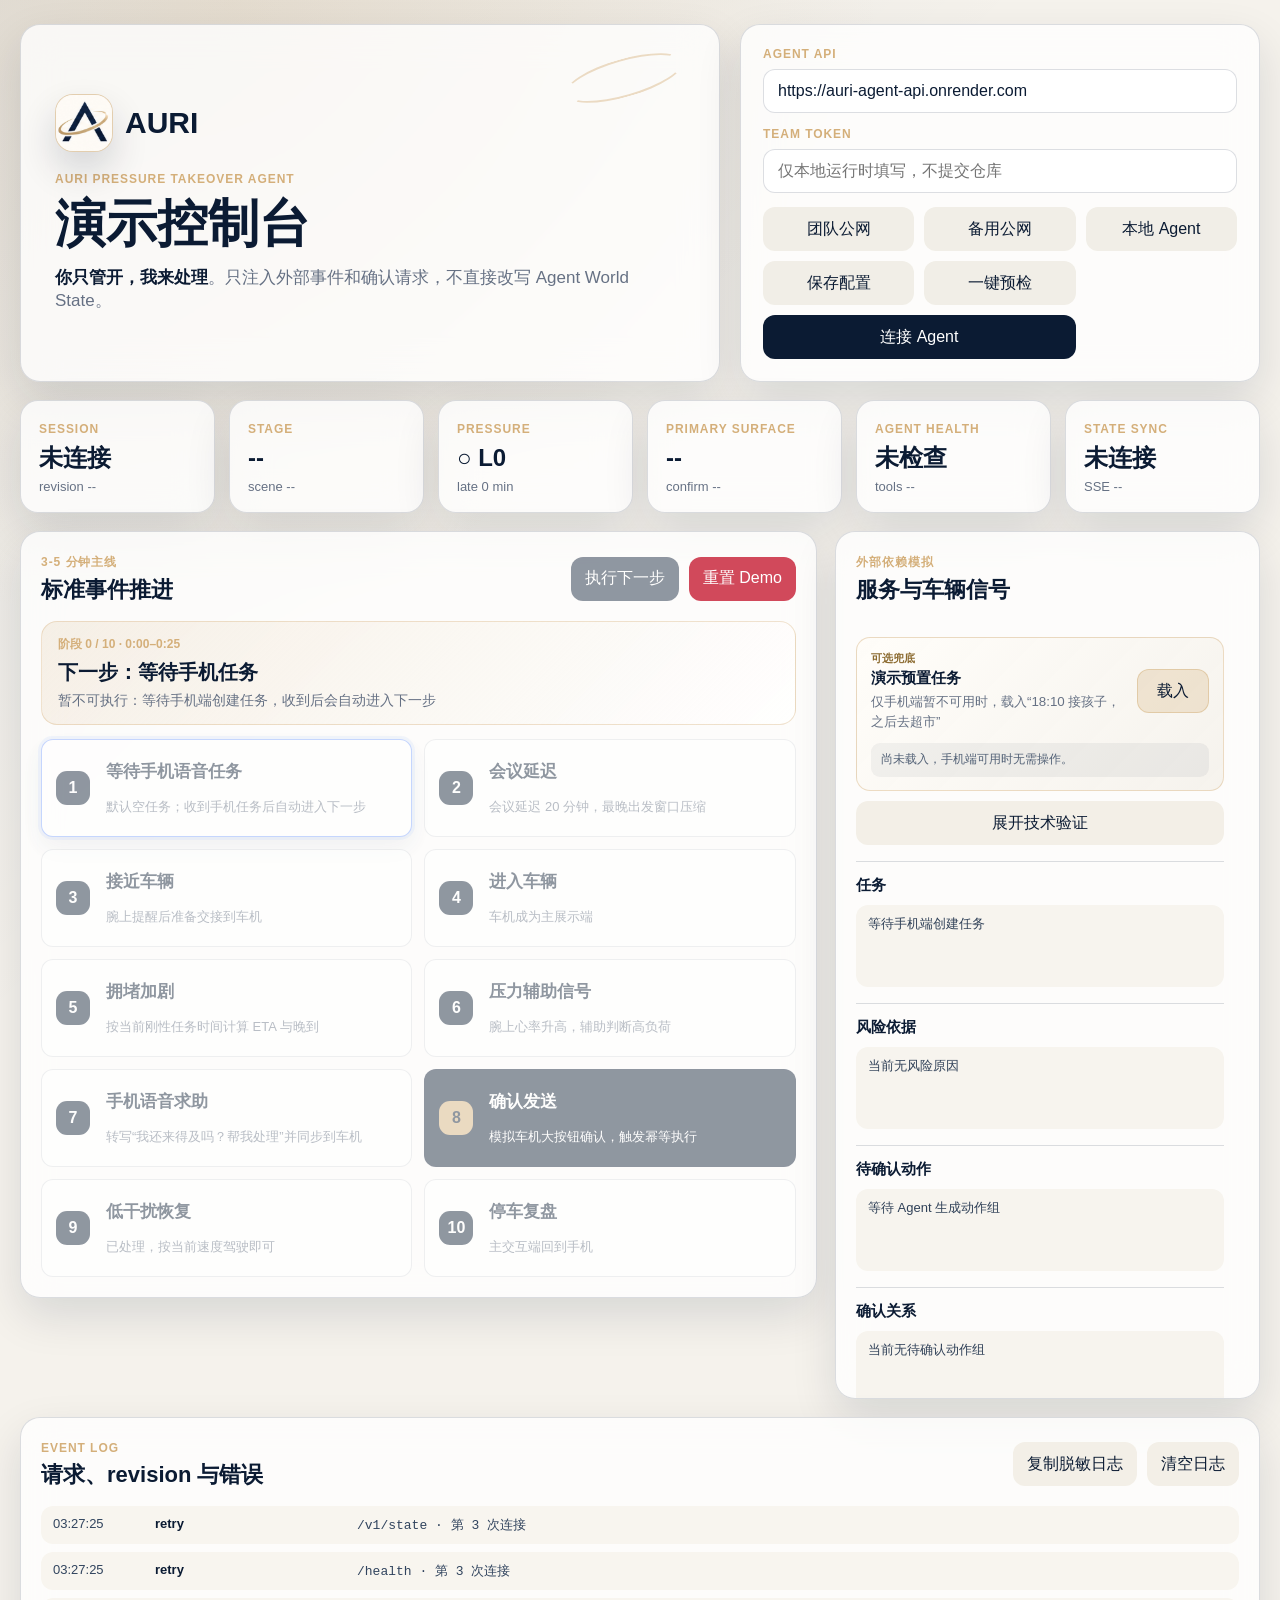
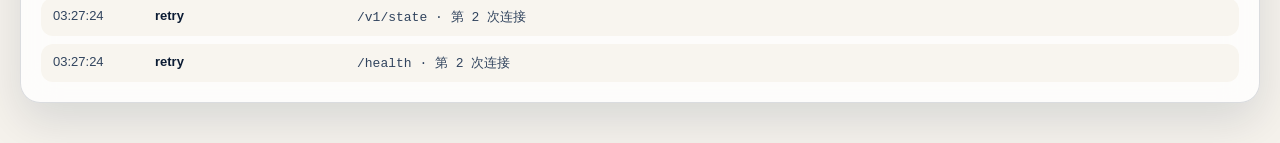
==== commit 44ffc72b: "test(console): publish audited clipboard fallback" ====
--- a/apps/demo-console/index.html
+++ b/apps/demo-console/index.html
@@ -183,6 +183,7 @@
     </section>
   </main>
 
-  <script src="./app.js?v=auri-p0-console-20260805b"></script>
+  <script src="./clipboard.js?v=auri-p0-console-20260806"></script>
+  <script src="./app.js?v=auri-p0-console-20260806"></script>
 </body>
 </html>
